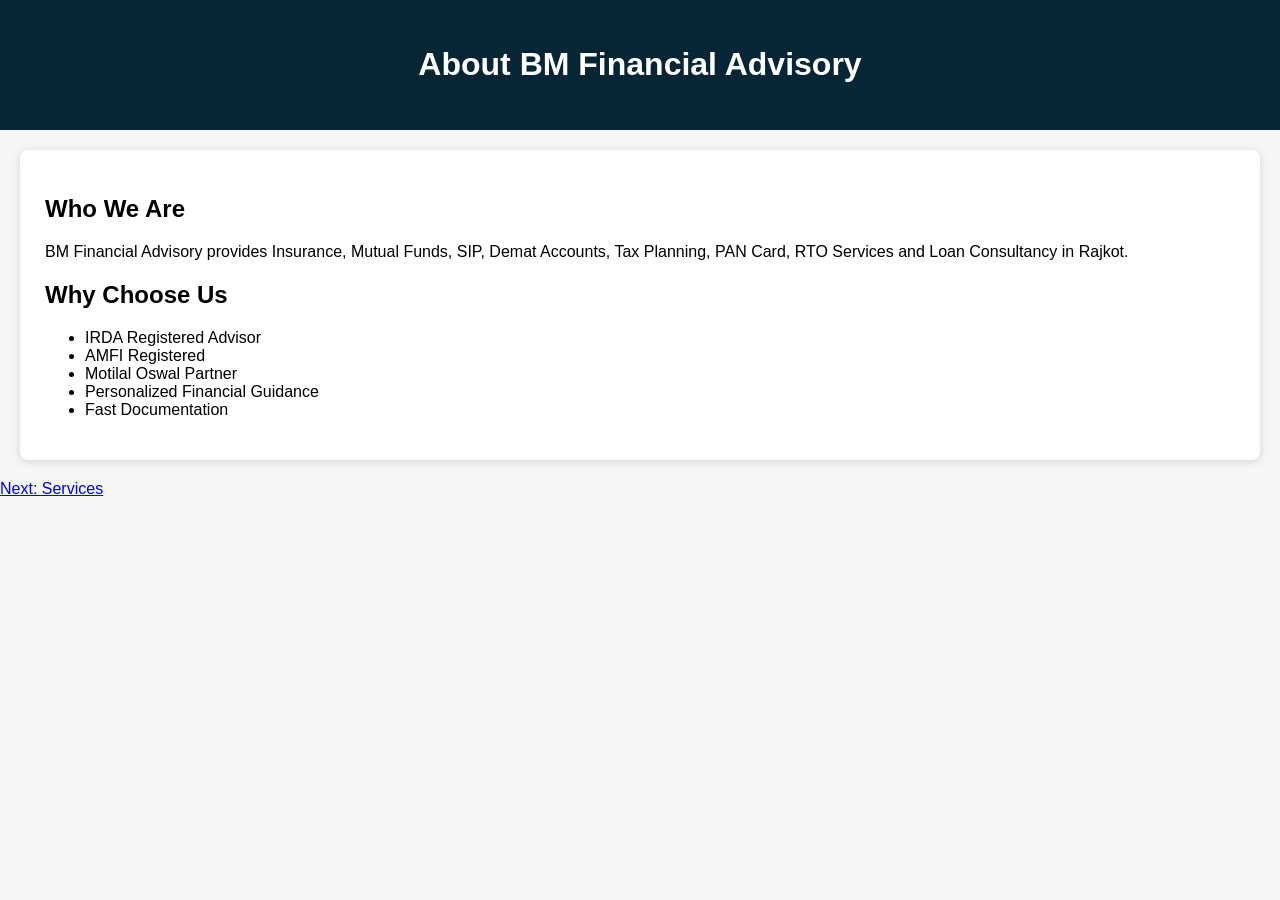
==== about.html @ 6346e923 "Add files via upload" ====
<!DOCTYPE html><html><head><meta charset='utf-8'><link rel='stylesheet' href='style.css'><title>About</title></head>
<body><header><h1>About BM Financial Advisory</h1></header>
<section class='box'><h2>Who We Are</h2>
<p>BM Financial Advisory provides Insurance, Mutual Funds, SIP, Demat Accounts, Tax Planning, PAN Card, RTO Services and Loan Consultancy in Rajkot.</p>
<h2>Why Choose Us</h2>
<ul>
<li>IRDA Registered Advisor</li>
<li>AMFI Registered</li>
<li>Motilal Oswal Partner</li>
<li>Personalized Financial Guidance</li>
<li>Fast Documentation</li>
</ul></section>
<a href='services.html'>Next: Services</a></body></html>
---- style.css ----
body{font-family:Arial;margin:0;background:#f4f6f8}header{background:#072635;color:#fff;padding:25px;text-align:center}.grid{display:grid;grid-template-columns:repeat(auto-fit,minmax(250px,1fr));gap:20px;padding:30px}.card,.box{background:#fff;margin:20px;padding:25px;border-radius:8px;box-shadow:0 2px 10px #0002}input,textarea{display:block;width:100%;margin:10px 0;padding:10px}button{padding:10px 20px;background:#c3a153;border:0}
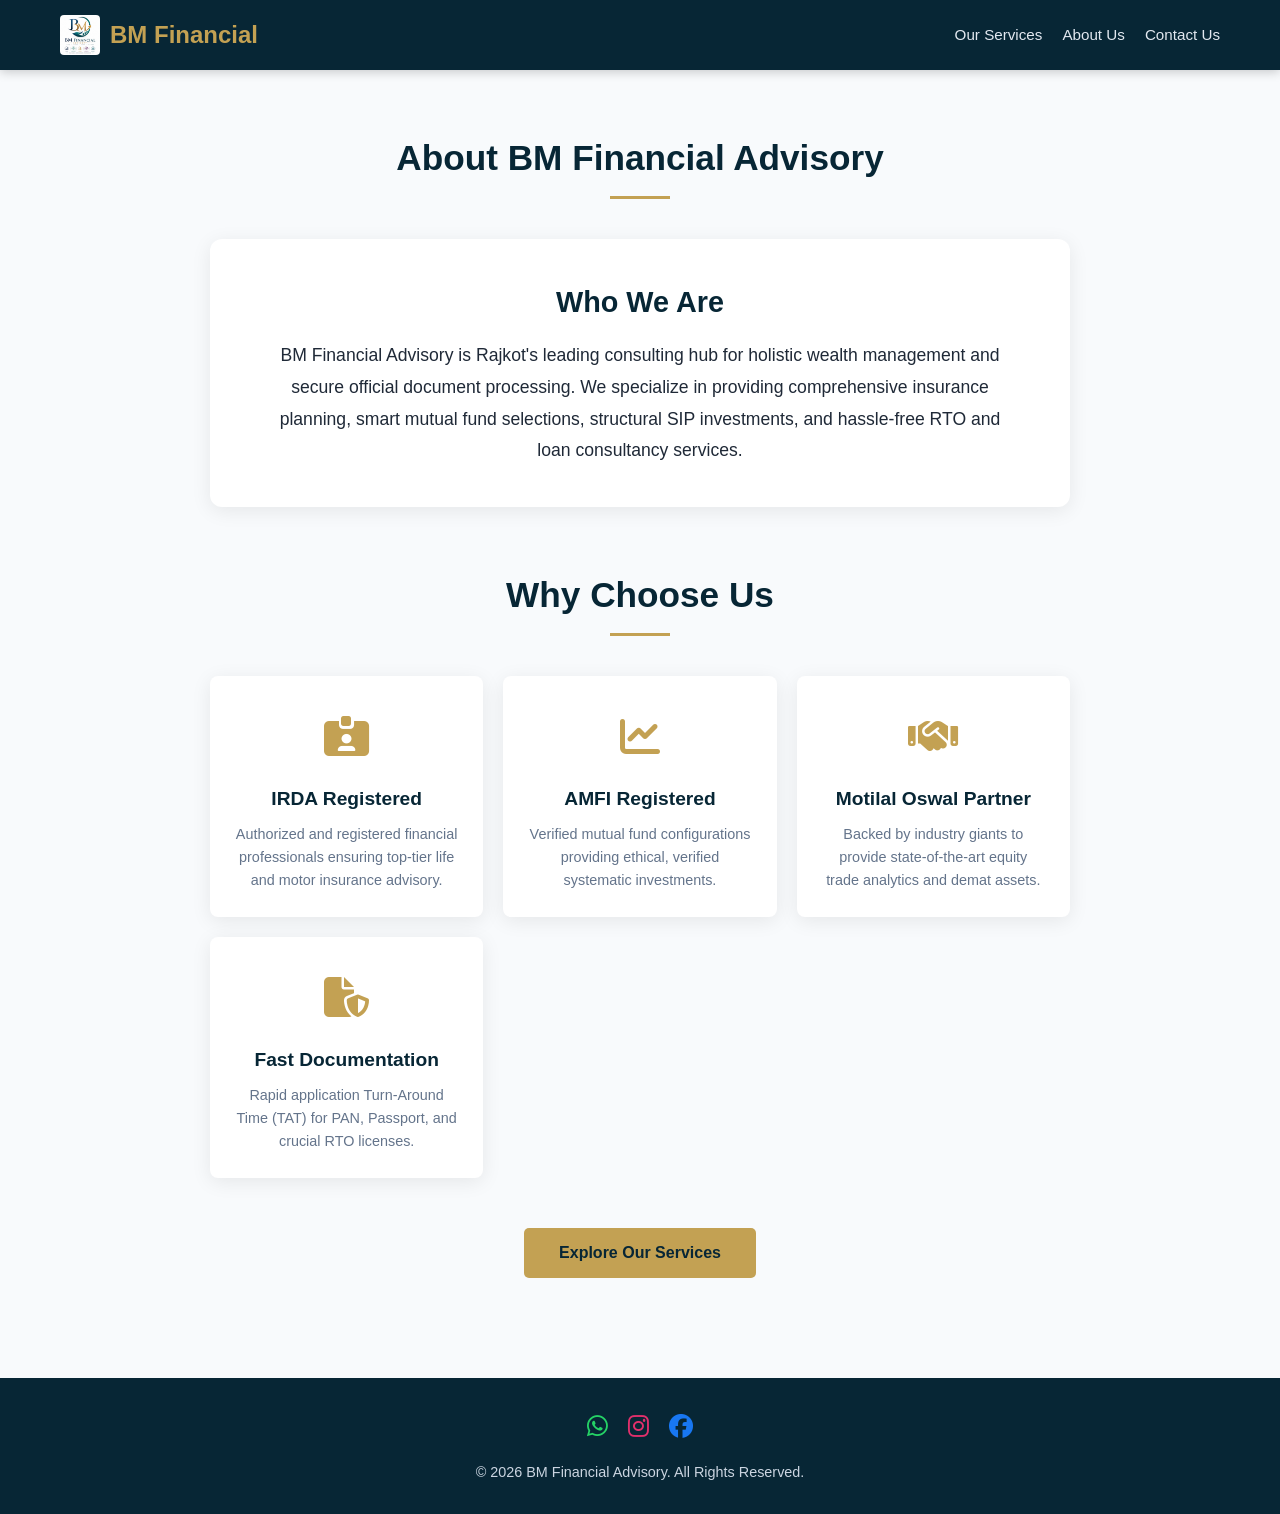
==== commit 03e2c5cf: "Update about.html" ====
--- a/about.html
+++ b/about.html
@@ -1,13 +1,83 @@
-<!DOCTYPE html><html><head><meta charset='utf-8'><link rel='stylesheet' href='style.css'><title>About</title></head>
-<body><header><h1>About BM Financial Advisory</h1></header>
-<section class='box'><h2>Who We Are</h2>
-<p>BM Financial Advisory provides Insurance, Mutual Funds, SIP, Demat Accounts, Tax Planning, PAN Card, RTO Services and Loan Consultancy in Rajkot.</p>
-<h2>Why Choose Us</h2>
-<ul>
-<li>IRDA Registered Advisor</li>
-<li>AMFI Registered</li>
-<li>Motilal Oswal Partner</li>
-<li>Personalized Financial Guidance</li>
-<li>Fast Documentation</li>
-</ul></section>
-<a href='services.html'>Next: Services</a></body></html>+<!DOCTYPE html>
+<html lang="en">
+<head>
+    <meta charset="utf-8">
+    <meta name="viewport" content="width=device-width, initial-scale=1">
+    <title>About Us - BM Financial Advisory</title>
+    <link rel="stylesheet" href="style.css">
+    <link rel="stylesheet" href="https://cdnjs.cloudflare.com/ajax/libs/font-awesome/6.4.0/css/all.min.css">
+</head>
+<body>
+
+<header class="navbar-container">
+    <nav class="main-nav">
+        <h2>
+            <a href="index.html" style="display: flex; align-items: center; gap: 10px;">
+                <img src="logo.jpeg" alt="BM Financial Advisory Logo" style="height: 40px; border-radius: 4px;">
+                <span>BM Financial</span>
+            </a>
+        </h2>
+        <ul class="nav-links">
+            <li><a href="services.html">Our Services</a></li>
+            <li><a href="about.html" class="active">About Us</a></li>
+            <li><a href="contact.html">Contact Us</a></li>
+        </ul>
+    </nav>
+</header>
+
+<section class="container" style="max-width: 900px; margin: 60px auto; padding: 0 20px;">
+    <h1 class="section-title" style="text-align: center; margin-bottom: 40px;">About BM Financial Advisory</h1>
+    
+    <div style="background: var(--white); padding: 40px; border-radius: 12px; box-shadow: var(--shadow); margin-bottom: 40px; text-align: center;">
+        <h2 style="color: var(--primary); margin-bottom: 15px; font-size: 1.8rem;">Who We Are</h2>
+        <p style="color: var(--dark); font-size: 1.1rem; line-height: 1.8; max-width: 750px; margin: 0 auto;">
+            BM Financial Advisory is Rajkot's leading consulting hub for holistic wealth management and secure official document processing. We specialize in providing comprehensive insurance planning, smart mutual fund selections, structural SIP investments, and hassle-free RTO and loan consultancy services.
+        </p>
+    </div>
+
+    <h2 class="section-title" style="text-align: center; margin-top: 60px; margin-bottom: 40px;">Why Choose Us</h2>
+    
+    <div style="display: grid; grid-template-columns: repeat(auto-fit, minmax(250px, 1fr)); gap: 20px;">
+        
+        <div class="card" style="text-align: center; padding: 25px;">
+            <div style="font-size: 2.5rem; color: var(--secondary); margin-bottom: 15px;"><i class="fa-solid fa-id-card-clip"></i></div>
+            <h3 style="font-size: 1.2rem; margin-bottom: 8px;">IRDA Registered</h3>
+            <p style="color: var(--gray); font-size: 0.9rem;">Authorized and registered financial professionals ensuring top-tier life and motor insurance advisory.</p>
+        </div>
+
+        <div class="card" style="text-align: center; padding: 25px;">
+            <div style="font-size: 2.5rem; color: var(--secondary); margin-bottom: 15px;"><i class="fa-solid fa-chart-line"></i></div>
+            <h3 style="font-size: 1.2rem; margin-bottom: 8px;">AMFI Registered</h3>
+            <p style="color: var(--gray); font-size: 0.9rem;">Verified mutual fund configurations providing ethical, verified systematic investments.</p>
+        </div>
+
+        <div class="card" style="text-align: center; padding: 25px;">
+            <div style="font-size: 2.5rem; color: var(--secondary); margin-bottom: 15px;"><i class="fa-solid fa-handshake"></i></div>
+            <h3 style="font-size: 1.2rem; margin-bottom: 8px;">Motilal Oswal Partner</h3>
+            <p style="color: var(--gray); font-size: 0.9rem;">Backed by industry giants to provide state-of-the-art equity trade analytics and demat assets.</p>
+        </div>
+
+        <div class="card" style="text-align: center; padding: 25px;">
+            <div style="font-size: 2.5rem; color: var(--secondary); margin-bottom: 15px;"><i class="fa-solid fa-file-shield"></i></div>
+            <h3 style="font-size: 1.2rem; margin-bottom: 8px;">Fast Documentation</h3>
+            <p style="color: var(--gray); font-size: 0.9rem;">Rapid application Turn-Around Time (TAT) for PAN, Passport, and crucial RTO licenses.</p>
+        </div>
+
+    </div>
+
+    <div style="text-align: center; margin-top: 50px;">
+        <a href="services.html" class="btn" style="padding: 12px 35px;">Explore Our Services</a>
+    </div>
+</section>
+
+<footer style="text-align: center; padding: 30px 20px; background: #072635; color: white; margin-top: 100px;">
+    <div style="margin-bottom: 15px; display: flex; justify-content: center; gap: 20px; font-size: 1.5rem;">
+        <a href="https://wa.me/919106643300" target="_blank" style="color: #25D366; text-decoration: none;"><i class="fab fa-whatsapp"></i></a>
+        <a href="https://www.instagram.com/bm_financial_advisory/" target="_blank" style="color: #E1306C; text-decoration: none;"><i class="fab fa-instagram"></i></a>
+        <a href="https://www.facebook.com/share/1LQJJpDeah/?mibextid=wwXIfr" target="_blank" style="color: #1877F2; text-decoration: none;"><i class="fab fa-facebook"></i></a>
+    </div>
+    <p style="font-size: 0.9rem; color: #cbd5e1;">© 2026 BM Financial Advisory. All Rights Reserved.</p>
+</footer>
+
+</body>
+</html>
--- a/style.css
+++ b/style.css
@@ -1 +1,327 @@
-body{font-family:Arial;margin:0;background:#f4f6f8}header{background:#072635;color:#fff;padding:25px;text-align:center}.grid{display:grid;grid-template-columns:repeat(auto-fit,minmax(250px,1fr));gap:20px;padding:30px}.card,.box{background:#fff;margin:20px;padding:25px;border-radius:8px;box-shadow:0 2px 10px #0002}input,textarea{display:block;width:100%;margin:10px 0;padding:10px}button{padding:10px 20px;background:#c3a153;border:0}+/* --- Global Reset & Variables --- */
+:root {
+    --primary: #072635;
+    --secondary: #c3a153;
+    --secondary-hover: #b08f42;
+    --dark: #1f2937;
+    --light: #f8fafc;
+    --white: #ffffff;
+    --gray: #64748b;
+    --shadow: 0 4px 20px rgba(0, 0, 0, 0.08);
+    --transition: all 0.3s ease;
+}
+
+* {
+    margin: 0;
+    padding: 0;
+    box-sizing: border-box;
+}
+
+body {
+    font-family: 'Segoe UI', Tahoma, Geneva, Verdana, sans-serif;
+    background-color: var(--light);
+    color: var(--dark);
+    line-height: 1.6;
+}
+
+/* --- Navigation Bar --- */
+header.navbar-container {
+    background: var(--primary);
+    position: sticky;
+    top: 0;
+    z-index: 1000;
+    box-shadow: 0 2px 10px rgba(0,0,0,0.2);
+}
+
+nav.main-nav {
+    max-width: 1200px;
+    margin: 0 auto;
+    display: flex;
+    justify-content: space-between;
+    align-items: center;
+    padding: 15px 20px;
+}
+
+nav.main-nav h2 a {
+    color: var(--white);
+    text-decoration: none;
+    font-size: 1.5rem;
+    font-weight: 700;
+}
+
+nav.main-nav h2 span {
+    color: var(--secondary);
+}
+
+.nav-links {
+    display: flex;
+    align-items: center;
+    list-style: none;
+    gap: 20px;
+}
+
+.nav-links a {
+    color: #e2e8f0;
+    text-decoration: none;
+    font-weight: 500;
+    transition: var(--transition);
+    font-size: 0.95rem;
+}
+
+.nav-links a:hover {
+    color: var(--secondary);
+}
+
+.nav-links .btn-nav {
+    background: var(--secondary);
+    color: var(--primary);
+    padding: 8px 16px;
+    border-radius: 4px;
+    font-weight: 600;
+}
+
+.nav-links .btn-nav:hover {
+    background: var(--white);
+    color: var(--primary);
+}
+
+/* --- Hero Section --- */
+.hero {
+    background: linear-gradient(135deg, #072635 0%, #0d3d54 100%);
+    color: var(--white);
+    padding: 100px 20px;
+    text-align: center;
+}
+
+.hero-content {
+    max-width: 800px;
+    margin: 0 auto;
+}
+
+.hero h1 {
+    font-size: 3rem;
+    line-height: 1.2;
+    margin-bottom: 20px;
+    font-weight: 700;
+}
+
+.hero p {
+    font-size: 1.2rem;
+    color: #cbd5e1;
+    margin-bottom: 35px;
+}
+
+.btn {
+    display: inline-block;
+    padding: 12px 30px;
+    background: var(--secondary);
+    color: var(--primary);
+    text-decoration: none;
+    font-weight: 600;
+    border-radius: 5px;
+    transition: var(--transition);
+    border: none;
+    cursor: pointer;
+}
+
+.btn:hover {
+    background: var(--secondary-hover);
+    transform: translateY(-2px);
+}
+
+/* --- Stats Bar --- */
+.stats {
+    max-width: 1000px;
+    margin: -40px auto 50px auto;
+    background: var(--white);
+    display: grid;
+    grid-template-columns: repeat(auto-fit, minmax(200px, 1fr));
+    padding: 30px;
+    border-radius: 10px;
+    box-shadow: var(--shadow);
+    text-align: center;
+    gap: 20px;
+}
+
+.stats-item h3 {
+    font-size: 2.2rem;
+    color: var(--primary);
+    margin-bottom: 5px;
+}
+
+.stats-item p {
+    color: var(--gray);
+    font-weight: 500;
+}
+
+/* --- Main Layout Sections --- */
+section.container {
+    max-width: 1200px;
+    margin: 60px auto;
+    padding: 0 20px;
+}
+
+.section-title {
+    text-align: center;
+    font-size: 2.2rem;
+    color: var(--primary);
+    margin-bottom: 40px;
+    position: relative;
+}
+
+.section-title::after {
+    content: '';
+    display: block;
+    width: 60px;
+    height: 3px;
+    background: var(--secondary);
+    margin: 10px auto 0 auto;
+}
+
+/* --- Grid & Cards Styling --- */
+.grid {
+    display: grid;
+    grid-template-columns: repeat(auto-fit, minmax(280px, 1fr));
+    gap: 25px;
+}
+
+.card {
+    background: var(--white);
+    padding: 30px;
+    border-radius: 8px;
+    box-shadow: var(--shadow);
+    transition: var(--transition);
+    border-top: 4px solid transparent;
+    overflow-wrap: break-word; /* Prevents text overflow */
+}
+
+.card:hover {
+    transform: translateY(-5px);
+    border-top-color: var(--secondary);
+}
+
+.card h3 {
+    color: var(--primary);
+    margin-bottom: 12px;
+}
+
+/* --- Advisor & Team Layout --- */
+.advisor-card {
+    text-align: center;
+}
+
+.advisor-img {
+    width: 130px;
+    height: 130px;
+    max-width: 100%; /* Safety check for responsive shrinking */
+    border-radius: 50%;
+    object-fit: cover;
+    margin-bottom: 15px;
+    border: 3px solid var(--secondary);
+}
+
+.advisor-card h3 {
+    margin-bottom: 5px;
+}
+
+.advisor-card p {
+    color: var(--gray);
+    font-size: 0.95rem;
+    margin-bottom: 15px;
+}
+
+.btn-outline {
+    display: inline-block;
+    padding: 8px 20px;
+    border: 2px solid var(--primary);
+    color: var(--primary);
+    text-decoration: none;
+    font-weight: 600;
+    border-radius: 4px;
+    transition: var(--transition);
+}
+
+.btn-outline:hover {
+    background: var(--primary);
+    color: var(--white);
+}
+
+/* --- Form and Boxes --- */
+.box {
+    background: var(--white);
+    padding: 40px;
+    border-radius: 8px;
+    box-shadow: var(--shadow);
+    max-width: 700px;
+    margin: 0 auto;
+    overflow-wrap: break-word;
+}
+
+.contact-layout {
+    display: grid;
+    grid-template-columns: 1fr 1fr;
+    gap: 40px;
+}
+
+.contact-info p {
+    margin-bottom: 15px;
+    font-size: 1.05rem;
+}
+
+form input, form textarea {
+    display: block;
+    width: 100%;
+    margin-bottom: 15px;
+    padding: 12px;
+    border: 1px solid #cbd5e1;
+    border-radius: 4px;
+    font-family: inherit;
+    transition: border-color 0.3s ease; /* Smooth interaction */
+}
+
+form input:focus, form textarea:focus {
+    outline: none;
+    border-color: var(--primary);
+}
+
+/* --- Footer --- */
+footer {
+    background: #041620;
+    color: #94a3b8;
+    text-align: center;
+    padding: 30px 20px;
+    margin-top: 80px;
+    font-size: 0.9rem;
+}
+/* --- Responsive Adjustments --- */
+@media (max-width: 768px) {
+    /* Instead of hiding the navigation, change it to a flexible layout */
+    nav.main-nav {
+        flex-direction: column;
+        gap: 12px;
+        padding: 15px 10px;
+        text-align: center;
+    }
+
+    .nav-links {
+        display: flex;         /* Show the links on mobile */
+        flex-wrap: wrap;       /* Wrap them automatically if the screen is narrow */
+        justify-content: center;
+        gap: 12px;             /* Space between menu buttons */
+        padding-left: 0;
+    }
+
+    .nav-links a {
+        font-size: 0.85rem;    /* Make text slightly smaller so it fits beautifully */
+        padding: 6px 10px;
+        background: rgba(255, 255, 255, 0.05); /* Soft background button look */
+        border-radius: 4px;
+        display: inline-block;
+    }
+
+    /* Adjust main content headers for mobile sizing */
+    .hero h1 { font-size: 2rem; }
+    .hero p { font-size: 1rem; }
+    .contact-layout { grid-template-columns: 1fr; }
+}
+
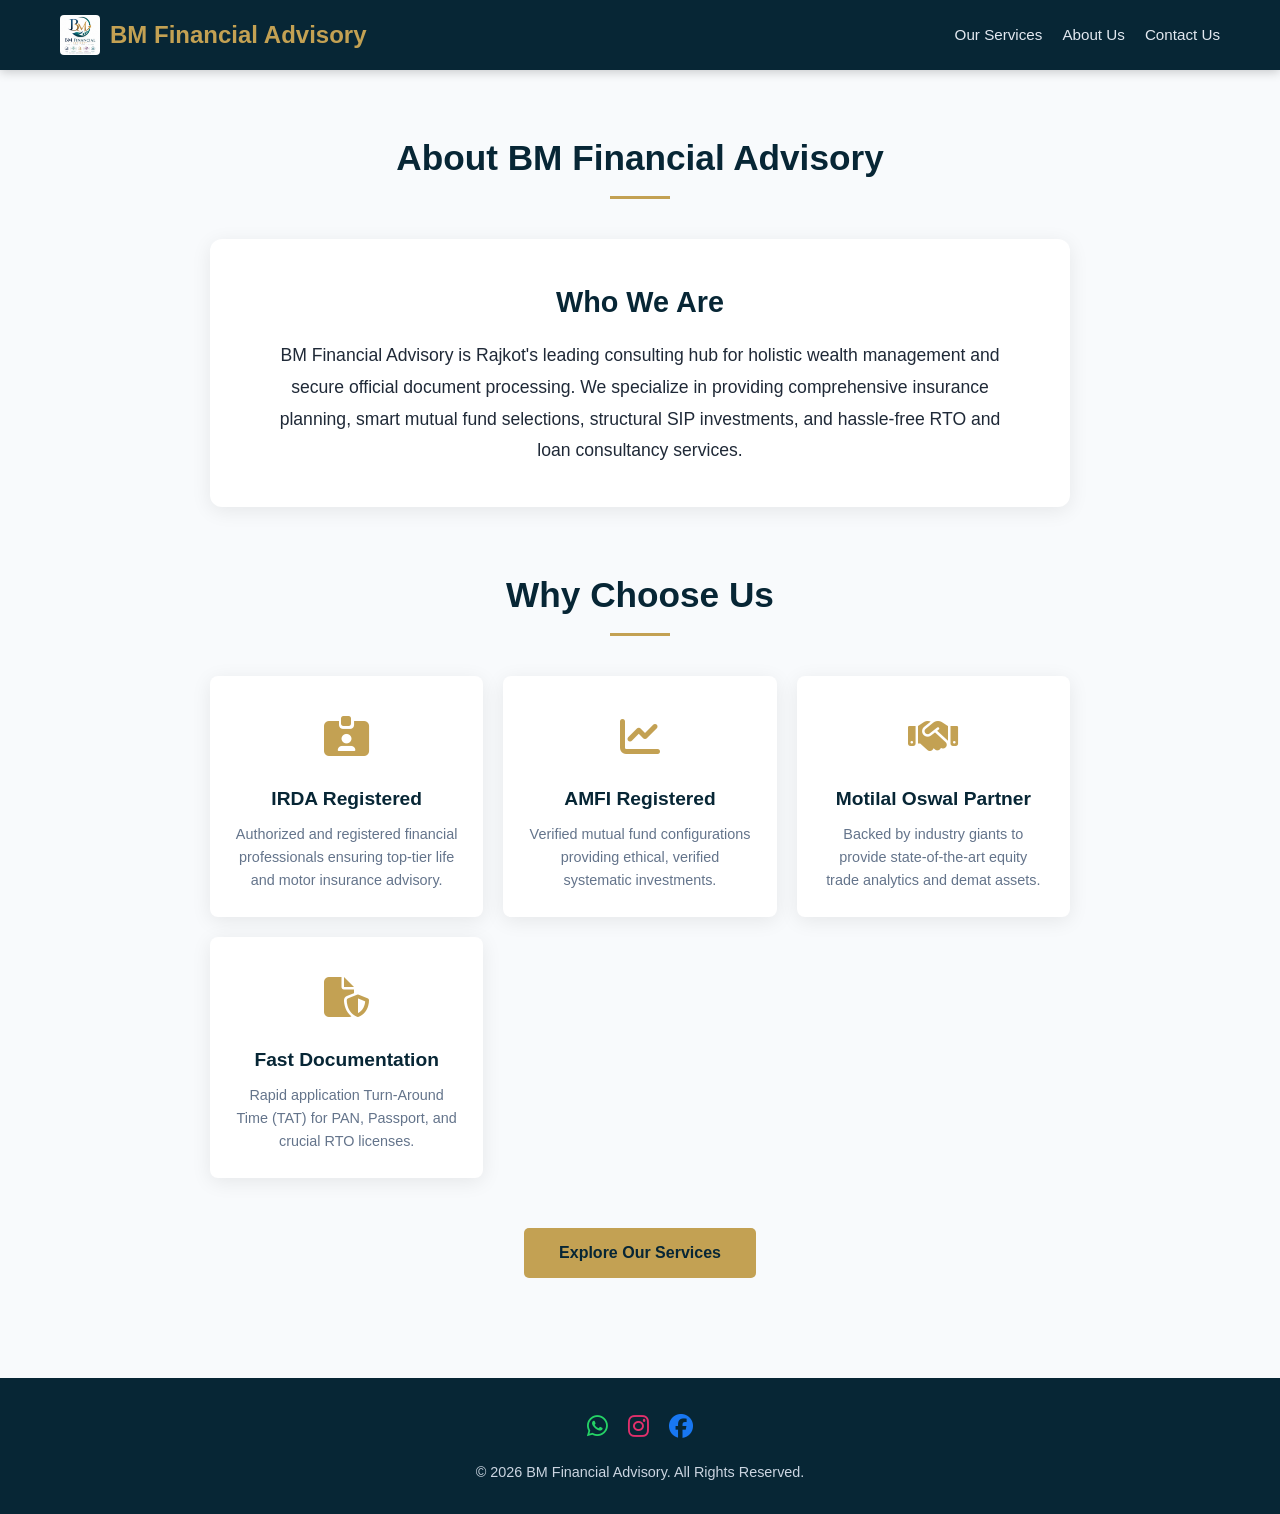
==== commit 953d87d8: "Update about.html" ====
--- a/about.html
+++ b/about.html
@@ -14,7 +14,7 @@
         <h2>
             <a href="index.html" style="display: flex; align-items: center; gap: 10px;">
                 <img src="logo.jpeg" alt="BM Financial Advisory Logo" style="height: 40px; border-radius: 4px;">
-                <span>BM Financial</span>
+                <span>BM Financial Advisory</span>
             </a>
         </h2>
         <ul class="nav-links">
